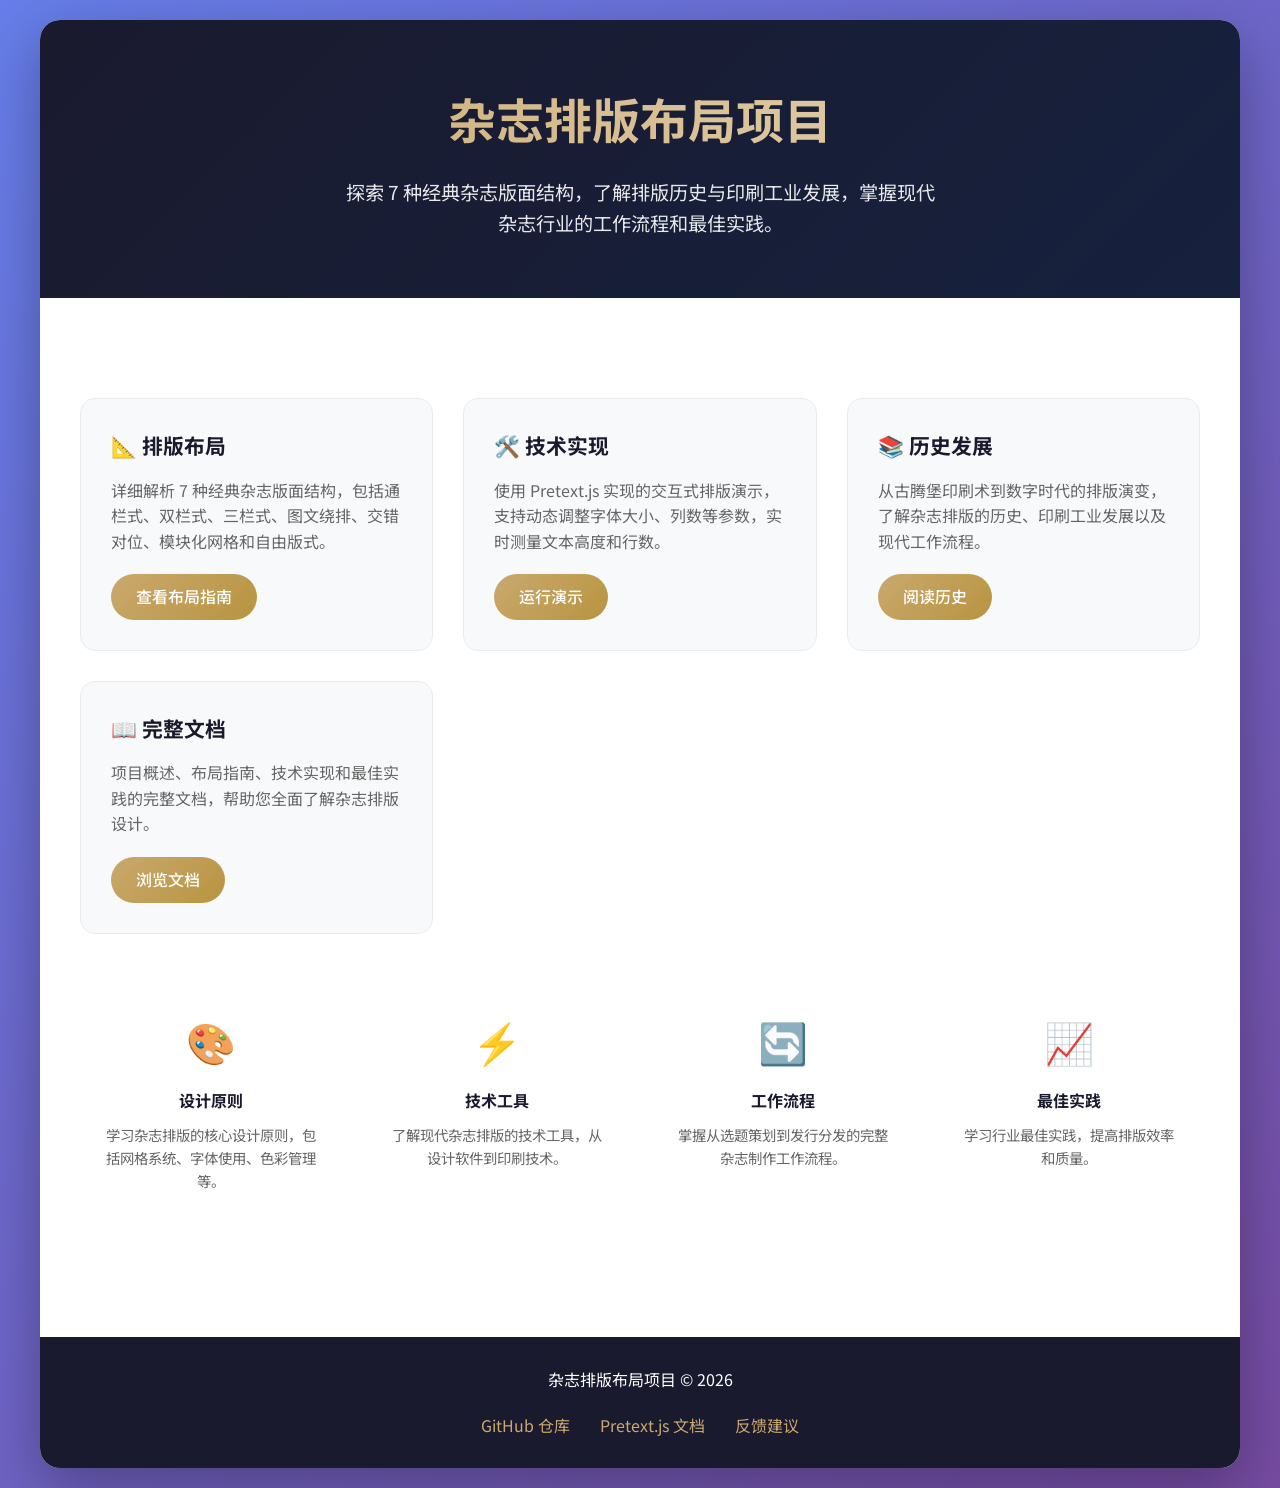
==== index.html @ 29771de3 "添加项目主页 index.html" ====
<!DOCTYPE html>
<html lang="zh-CN">
<head>
    <meta charset="UTF-8">
    <meta name="viewport" content="width=device-width, initial-scale=1.0">
    <title>杂志排版布局项目</title>
    <style>
        * {
            margin: 0;
            padding: 0;
            box-sizing: border-box;
        }
        
        body {
            font-family: 'Noto Sans SC', -apple-system, BlinkMacSystemFont, 'Segoe UI', Roboto, sans-serif;
            line-height: 1.6;
            color: #333;
            background: linear-gradient(135deg, #667eea 0%, #764ba2 100%);
            min-height: 100vh;
            padding: 20px;
        }
        
        .container {
            max-width: 1200px;
            margin: 0 auto;
            background: white;
            border-radius: 20px;
            box-shadow: 0 20px 60px rgba(0,0,0,0.3);
            overflow: hidden;
        }
        
        header {
            background: linear-gradient(135deg, #1a1a2e 0%, #16213e 100%);
            color: white;
            padding: 60px 40px;
            text-align: center;
        }
        
        h1 {
            font-size: 3rem;
            margin-bottom: 20px;
            font-weight: 700;
            background: linear-gradient(to right, #c9a96e, #e8d5b7);
            -webkit-background-clip: text;
            -webkit-text-fill-color: transparent;
            background-clip: text;
        }
        
        .subtitle {
            font-size: 1.2rem;
            opacity: 0.9;
            max-width: 600px;
            margin: 0 auto;
        }
        
        .content {
            padding: 60px 40px;
        }
        
        .grid {
            display: grid;
            grid-template-columns: repeat(auto-fit, minmax(300px, 1fr));
            gap: 30px;
            margin-top: 40px;
        }
        
        .card {
            background: #f8f9fa;
            border-radius: 15px;
            padding: 30px;
            transition: transform 0.3s ease, box-shadow 0.3s ease;
            border: 1px solid #e9ecef;
        }
        
        .card:hover {
            transform: translateY(-5px);
            box-shadow: 0 10px 30px rgba(0,0,0,0.1);
        }
        
        .card h3 {
            color: #1a1a2e;
            margin-bottom: 15px;
            font-size: 1.3rem;
            display: flex;
            align-items: center;
            gap: 10px;
        }
        
        .card p {
            color: #666;
            margin-bottom: 20px;
            line-height: 1.6;
        }
        
        .btn {
            display: inline-block;
            padding: 10px 25px;
            background: linear-gradient(135deg, #c9a96e 0%, #b8943f 100%);
            color: white;
            text-decoration: none;
            border-radius: 25px;
            font-weight: 500;
            transition: background 0.3s ease;
        }
        
        .btn:hover {
            background: linear-gradient(135deg, #b8943f 0%, #a6832e 100%);
        }
        
        .features {
            display: grid;
            grid-template-columns: repeat(auto-fit, minmax(250px, 1fr));
            gap: 25px;
            margin-top: 50px;
        }
        
        .feature {
            text-align: center;
            padding: 25px;
        }
        
        .feature-icon {
            font-size: 2.5rem;
            margin-bottom: 15px;
        }
        
        .feature h4 {
            color: #1a1a2e;
            margin-bottom: 10px;
        }
        
        .feature p {
            color: #666;
            font-size: 0.9rem;
        }
        
        footer {
            background: #1a1a2e;
            color: white;
            text-align: center;
            padding: 30px;
            margin-top: 60px;
        }
        
        .footer-links {
            display: flex;
            justify-content: center;
            gap: 30px;
            margin-top: 20px;
        }
        
        .footer-links a {
            color: #c9a96e;
            text-decoration: none;
            transition: color 0.3s ease;
        }
        
        .footer-links a:hover {
            color: #e8d5b7;
        }
        
        @media (max-width: 768px) {
            header {
                padding: 40px 20px;
            }
            
            h1 {
                font-size: 2rem;
            }
            
            .content {
                padding: 40px 20px;
            }
            
            .grid {
                grid-template-columns: 1fr;
            }
        }
    </style>
    <link href="https://fonts.googleapis.com/css2?family=Noto+Sans+SC:wght@300;400;500;700&display=swap" rel="stylesheet">
</head>
<body>
    <div class="container">
        <header>
            <h1>杂志排版布局项目</h1>
            <p class="subtitle">探索 7 种经典杂志版面结构，了解排版历史与印刷工业发展，掌握现代杂志行业的工作流程和最佳实践。</p>
        </header>
        
        <div class="content">
            <div class="grid">
                <div class="card">
                    <h3>📐 排版布局</h3>
                    <p>详细解析 7 种经典杂志版面结构，包括通栏式、双栏式、三栏式、图文绕排、交错对位、模块化网格和自由版式。</p>
                    <a href="layout.md" class="btn">查看布局指南</a>
                </div>
                
                <div class="card">
                    <h3>🛠️ 技术实现</h3>
                    <p>使用 Pretext.js 实现的交互式排版演示，支持动态调整字体大小、列数等参数，实时测量文本高度和行数。</p>
                    <a href="magazine-pretext.html" class="btn">运行演示</a>
                </div>
                
                <div class="card">
                    <h3>📚 历史发展</h3>
                    <p>从古腾堡印刷术到数字时代的排版演变，了解杂志排版的历史、印刷工业发展以及现代工作流程。</p>
                    <a href="magazine-history.md" class="btn">阅读历史</a>
                </div>
                
                <div class="card">
                    <h3>📖 完整文档</h3>
                    <p>项目概述、布局指南、技术实现和最佳实践的完整文档，帮助您全面了解杂志排版设计。</p>
                    <a href="docs.md" class="btn">浏览文档</a>
                </div>
            </div>
            
            <div class="features">
                <div class="feature">
                    <div class="feature-icon">🎨</div>
                    <h4>设计原则</h4>
                    <p>学习杂志排版的核心设计原则，包括网格系统、字体使用、色彩管理等。</p>
                </div>
                
                <div class="feature">
                    <div class="feature-icon">⚡</div>
                    <h4>技术工具</h4>
                    <p>了解现代杂志排版的技术工具，从设计软件到印刷技术。</p>
                </div>
                
                <div class="feature">
                    <div class="feature-icon">🔄</div>
                    <h4>工作流程</h4>
                    <p>掌握从选题策划到发行分发的完整杂志制作工作流程。</p>
                </div>
                
                <div class="feature">
                    <div class="feature-icon">📈</div>
                    <h4>最佳实践</h4>
                    <p>学习行业最佳实践，提高排版效率和质量。</p>
                </div>
            </div>
        </div>
        
        <footer>
            <p>杂志排版布局项目 © 2026</p>
            <div class="footer-links">
                <a href="https://github.com/ZeroMarker/magazine">GitHub 仓库</a>
                <a href="pretext.md">Pretext.js 文档</a>
                <a href="https://github.com/ZeroMarker/magazine/issues">反馈建议</a>
            </div>
        </footer>
    </div>
</body>
</html>
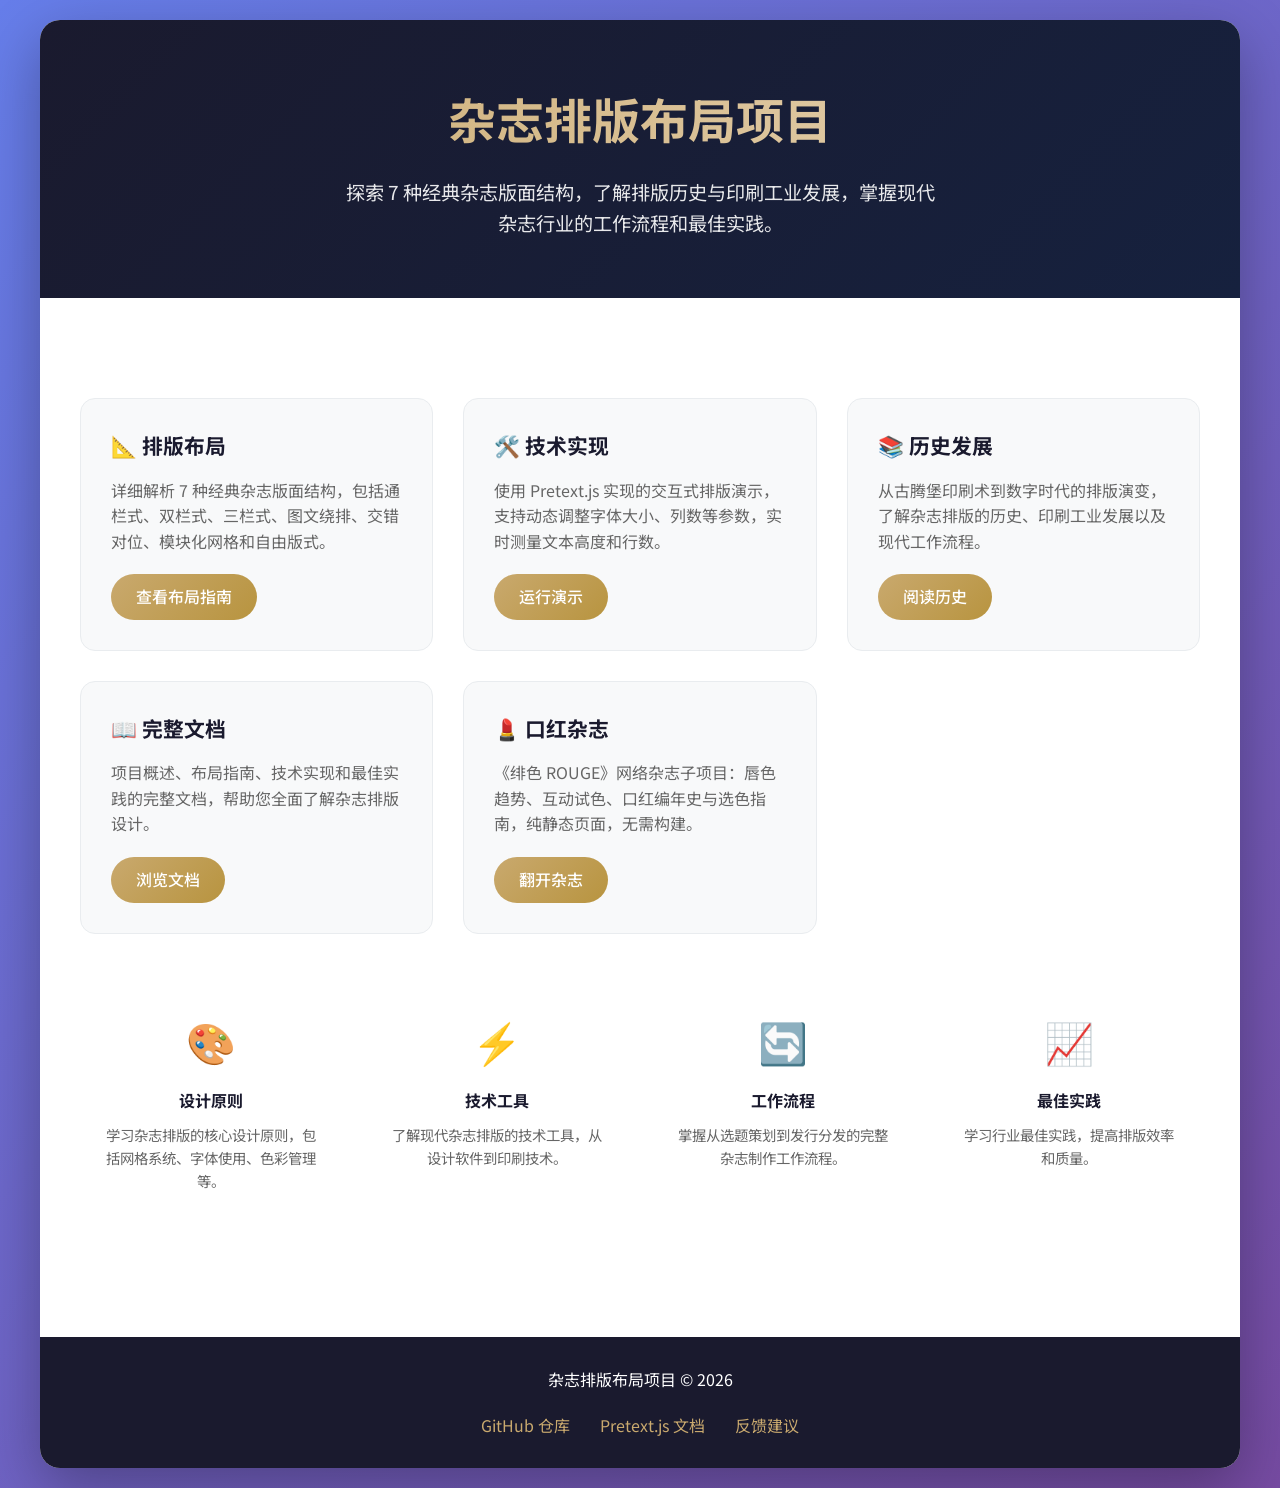
==== commit 1d41c21f: "docs: 在根目录首页与文档中加入口红杂志子项目入口 - index.html：新增“口红杂志”卡片 - README.md、docs.md：项目文件列表加入 lipstick-magazine/" ====
--- a/index.html
+++ b/index.html
@@ -211,6 +211,12 @@
                     <p>项目概述、布局指南、技术实现和最佳实践的完整文档，帮助您全面了解杂志排版设计。</p>
                     <a href="docs.md" class="btn">浏览文档</a>
                 </div>
+
+                <div class="card">
+                    <h3>💄 口红杂志</h3>
+                    <p>《绯色 ROUGE》网络杂志子项目：唇色趋势、互动试色、口红编年史与选色指南，纯静态页面，无需构建。</p>
+                    <a href="lipstick-magazine/index.html" class="btn">翻开杂志</a>
+                </div>
             </div>
             
             <div class="features">
